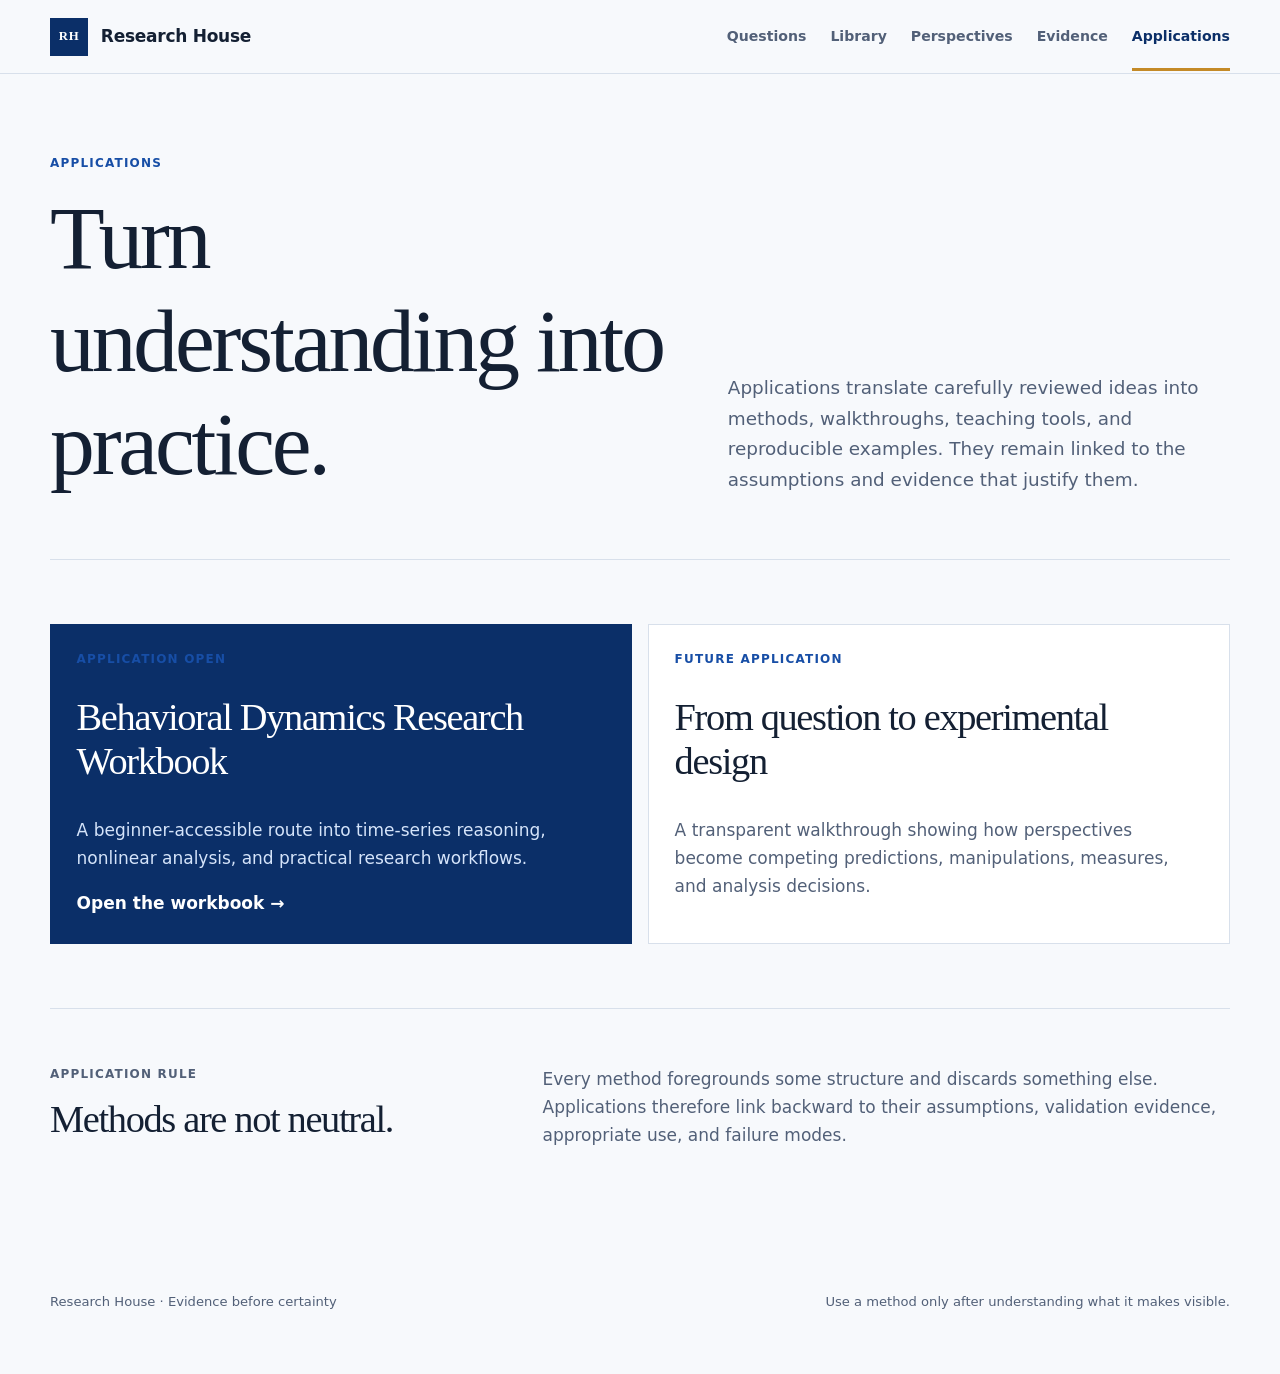
==== applications/index.html @ 63f769f5 "Publish Research House" ====
<!doctype html>
<html lang="en">
  <head>
    <meta charset="utf-8" /><meta name="viewport" content="width=device-width, initial-scale=1" />
    <meta name="description" content="Move from Research House concepts into practical behavioral-dynamics methods." />
    <title>Applications · Research House</title>
    <link rel="icon" type="image/svg+xml" href="../favicon.svg" /><link rel="stylesheet" href="../styles.css" /><link rel="stylesheet" href="../atlas.css" />
  </head>
  <body>
    <a class="skip-link" href="#main">Skip to content</a>
    <header class="site-header"><a class="brand" href="../index.html"><span class="brand-mark" aria-hidden="true">RH</span><span>Research House</span></a><nav aria-label="Primary navigation"><a href="../questions/index.html">Questions</a><a href="../library/index.html">Library</a><a href="../perspectives/index.html">Perspectives</a><a href="../evidence/index.html">Evidence</a><a class="active" href="index.html">Applications</a></nav></header>
    <main id="main" class="atlas-page">
      <header class="atlas-header"><div><p class="eyebrow">Applications</p><h1>Turn understanding into practice.</h1></div><p class="lede">Applications translate carefully reviewed ideas into methods, walkthroughs, teaching tools, and reproducible examples. They remain linked to the assumptions and evidence that justify them.</p></header>
      <section class="atlas-grid">
        <a class="atlas-card available" href="https://nachobean.github.io/research-workbook/"><span class="status">Application open</span><h2>Behavioral Dynamics Research Workbook</h2><p>A beginner-accessible route into time-series reasoning, nonlinear analysis, and practical research workflows.</p><span class="card-link">Open the workbook →</span></a>
        <article class="atlas-card"><span class="status">Future application</span><h2>From question to experimental design</h2><p>A transparent walkthrough showing how perspectives become competing predictions, manipulations, measures, and analysis decisions.</p></article>
      </section>
      <section class="atlas-note"><div><p class="section-number">Application rule</p><h2>Methods are not neutral.</h2></div><p>Every method foregrounds some structure and discards something else. Applications therefore link backward to their assumptions, validation evidence, appropriate use, and failure modes.</p></section>
    </main>
    <footer><p>Research House · Evidence before certainty</p><p>Use a method only after understanding what it makes visible.</p></footer>
  </body>
</html>
---- styles.css ----
:root {
  --ink: #142033;
  --ink-soft: #526078;
  --paper: #f7f9fc;
  --white: #ffffff;
  --line: #d8e0eb;
  --blue: #174ea6;
  --blue-dark: #0b2f68;
  --blue-pale: #eaf2ff;
  --gold: #c48a27;
  --max: 1180px;
}

* { box-sizing: border-box; }
html { scroll-behavior: smooth; }
body {
  margin: 0;
  color: var(--ink);
  background: var(--paper);
  font-family: Inter, ui-sans-serif, system-ui, -apple-system, BlinkMacSystemFont, "Segoe UI", sans-serif;
  font-size: 17px;
  line-height: 1.65;
}
a { color: inherit; }
.skip-link { position: absolute; left: -999px; top: 0; }
.skip-link:focus { left: 1rem; top: 1rem; z-index: 20; background: var(--white); padding: .6rem 1rem; }
.site-header {
  position: sticky;
  top: 0;
  z-index: 10;
  display: flex;
  align-items: center;
  justify-content: space-between;
  min-height: 74px;
  padding: 0 max(24px, calc((100vw - var(--max)) / 2));
  background: rgba(247, 249, 252, .94);
  border-bottom: 1px solid var(--line);
  backdrop-filter: blur(12px);
}
.brand { display: flex; align-items: center; gap: .8rem; font-weight: 760; text-decoration: none; letter-spacing: -.015em; }
.brand-mark { display: grid; place-items: center; width: 38px; height: 38px; color: var(--white); background: var(--blue-dark); font-family: Georgia, serif; font-size: .8rem; letter-spacing: .05em; }
nav { display: flex; gap: 1.5rem; }
nav a { padding: 1.45rem 0 1.25rem; border-bottom: 3px solid transparent; color: var(--ink-soft); font-size: .88rem; font-weight: 700; text-decoration: none; }
nav a:hover, nav a:focus, nav a.active { color: var(--blue-dark); border-color: var(--gold); }
.route-map { display: grid; grid-template-columns: repeat(4, 1fr); gap: 1px; margin: 0; overflow: visible; background: var(--line); border: 1px solid var(--line); }
.route-map a { display: flex; flex-direction: column; min-height: 150px; padding: 1.2rem; border: 0; background: var(--white); text-decoration: none; }
.route-map a:hover, .route-map a:focus { color: var(--white); background: var(--blue-dark); }
.route-map span { color: var(--gold); font-size: .7rem; font-weight: 850; letter-spacing: .08em; text-transform: uppercase; }
.route-map strong { margin: .2rem 0 auto; font-family: Georgia, "Times New Roman", serif; font-size: 1.45rem; font-weight: 500; }
.route-map small { color: var(--ink-soft); font-size: .76rem; line-height: 1.45; }
.route-map a:hover small, .route-map a:focus small { color: #d5e4fa; }
main, footer { width: min(calc(100% - 48px), var(--max)); margin-inline: auto; }
.orientation { display: grid; grid-template-columns: minmax(0, 1.5fr) minmax(260px, .7fr); gap: 4rem; padding: 5rem 0 4rem; border-bottom: 1px solid var(--line); }
.eyebrow, .section-number, .status { margin: 0 0 .75rem; color: var(--blue); font-size: .75rem; font-weight: 800; letter-spacing: .1em; text-transform: uppercase; }
h1, h2, h3 { margin-top: 0; line-height: 1.15; letter-spacing: -.035em; }
h1 { max-width: 760px; margin-bottom: 1rem; font-family: Georgia, "Times New Roman", serif; font-size: clamp(2.8rem, 6vw, 5.8rem); font-weight: 500; }
h2 { margin-bottom: 0; font-family: Georgia, "Times New Roman", serif; font-size: clamp(1.9rem, 3vw, 3rem); font-weight: 500; }
h3 { margin-bottom: .9rem; font-size: clamp(1.3rem, 2vw, 1.75rem); }
.lede { max-width: 720px; margin: 0; color: var(--ink-soft); font-size: 1.15rem; }
.depth-key { align-self: end; border-top: 3px solid var(--blue-dark); background: var(--white); box-shadow: 0 14px 36px rgba(20, 32, 51, .08); }
.depth-key span { display: flex; gap: 1rem; padding: 1rem 1.2rem; border-bottom: 1px solid var(--line); font-size: .9rem; }
.depth-key b { color: var(--gold); }
.section-block { padding: 4rem 0; border-bottom: 1px solid var(--line); scroll-margin-top: 74px; }
.section-heading { max-width: 640px; margin-bottom: 2.2rem; }
.question-grid { display: grid; grid-template-columns: 1fr 1fr; gap: 1.2rem; }
.question-card { min-height: 290px; padding: 2rem; border: 1px solid var(--line); background: var(--white); text-decoration: none; }
.question-card.featured { display: flex; flex-direction: column; color: var(--white); background: var(--blue-dark); border-color: var(--blue-dark); }
.question-card.featured .status { color: #9fc5ff; }
.question-card.featured p { max-width: 620px; color: #d5e4fa; }
.question-card.featured:hover, .question-card.featured:focus { transform: translateY(-3px); box-shadow: 0 16px 38px rgba(11, 47, 104, .22); }
.question-card.muted { background: transparent; }
.question-card.muted:hover { background: var(--white); }
.question-card.muted p, .section-copy { color: var(--ink-soft); }
.card-link { margin-top: auto; color: var(--white); font-weight: 750; }
.two-column { display: grid; grid-template-columns: .8fr 1.2fr; gap: 5rem; }
.two-column .section-heading { margin-bottom: 0; }
.section-copy { max-width: 680px; }
.section-copy > p:first-child { margin-top: 0; }
.text-link { color: var(--blue); font-weight: 760; text-decoration-thickness: 1px; text-underline-offset: 4px; }
.claim-legend { display: grid; gap: .7rem; }
.claim-legend > div { display: grid; grid-template-columns: 110px 1fr; align-items: baseline; gap: 1rem; padding: 1rem 0; border-bottom: 1px solid var(--line); }
.claim-legend p { margin: 0; color: var(--ink-soft); }
.claim { display: inline-block; padding: .2rem .55rem; border-left: 4px solid; background: var(--white); font-size: .78rem; font-weight: 800; text-transform: uppercase; }
.claim.source { border-color: var(--blue); }
.claim.assessment { border-color: var(--gold); }
.claim.open { border-color: #778398; }
.button-link { display: inline-block; margin-top: .6rem; padding: .75rem 1rem; color: var(--white); background: var(--blue); font-weight: 750; text-decoration: none; }
.button-link:hover, .button-link:focus { background: var(--blue-dark); }
footer { display: flex; justify-content: space-between; gap: 2rem; padding: 2rem 0 3rem; color: var(--ink-soft); font-size: .82rem; }

@media (max-width: 780px) {
  .site-header { position: static; align-items: flex-start; flex-direction: column; padding-top: 1rem; }
  nav { width: 100%; gap: 1rem; overflow-x: auto; scrollbar-width: none; }
  nav::-webkit-scrollbar { display: none; }
  nav a { white-space: nowrap; }
  .orientation, .question-grid, .two-column { grid-template-columns: 1fr; gap: 2rem; }
  .route-map { grid-template-columns: 1fr 1fr; width: auto; overflow: visible; }
  .orientation { padding-top: 3rem; }
  .question-card { min-height: 240px; }
  footer { flex-direction: column; gap: 0; }
}

@media (prefers-reduced-motion: no-preference) {
  .question-card { transition: transform .2s ease, box-shadow .2s ease; }
}
---- atlas.css ----
.atlas-page { max-width: var(--max); }
.atlas-header { display: grid; grid-template-columns: 1.1fr .9fr; align-items: end; gap: 4rem; padding: 5rem 0 4rem; border-bottom: 1px solid var(--line); }
.atlas-header h1 { margin-bottom: 0; font-size: clamp(3.4rem, 7vw, 6.8rem); }
.atlas-grid { display: grid; grid-template-columns: 1fr 1fr; gap: 1rem; padding: 4rem 0; }
.atlas-card { display: flex; flex-direction: column; min-height: 280px; padding: 1.6rem; border: 1px solid var(--line); background: var(--white); text-decoration: none; }
.atlas-card.available { color: var(--white); background: var(--blue-dark); border-color: var(--blue-dark); }
.atlas-card h2 { margin: .8rem 0 1rem; font-size: clamp(1.7rem, 3vw, 2.5rem); }
.atlas-card p { color: var(--ink-soft); }
.atlas-card.available p { color: #d5e4fa; }
.atlas-card .card-link { margin-top: auto; }
.atlas-card.available:hover, .atlas-card.available:focus { transform: translateY(-3px); box-shadow: 0 16px 38px rgba(11, 47, 104, .22); }
.atlas-note { display: grid; grid-template-columns: .75fr 1.25fr; gap: 5rem; padding: 3.5rem 0 5rem; border-top: 1px solid var(--line); }
.atlas-note p { margin-top: 0; color: var(--ink-soft); }
.lens { display: inline-block; width: max-content; padding: .2rem .5rem; border-left: 4px solid var(--gold); background: var(--blue-pale); color: var(--blue-dark); font-size: .72rem; font-weight: 850; letter-spacing: .06em; text-transform: uppercase; }
.evidence-anatomy { display: grid; gap: 1px; margin: 4rem 0; background: var(--line); border: 1px solid var(--line); }
.evidence-step { display: grid; grid-template-columns: 70px .65fr 1.35fr; gap: 1.5rem; padding: 1.4rem; background: var(--white); }
.evidence-step > span { color: var(--gold); font-weight: 850; }
.evidence-step h2 { font-size: 1.35rem; }
.evidence-step p, .evidence-step h2 { margin: 0; }
.evidence-step p { color: var(--ink-soft); }

@media (prefers-reduced-motion: no-preference) { .atlas-card.available { transition: transform .2s ease, box-shadow .2s ease; } }
@media (max-width: 780px) {
  .atlas-header, .atlas-grid, .atlas-note { grid-template-columns: 1fr; gap: 1.5rem; }
  .atlas-header { padding-top: 3rem; }
  .evidence-step { grid-template-columns: 45px 1fr; }
  .evidence-step p { grid-column: 2; }
}
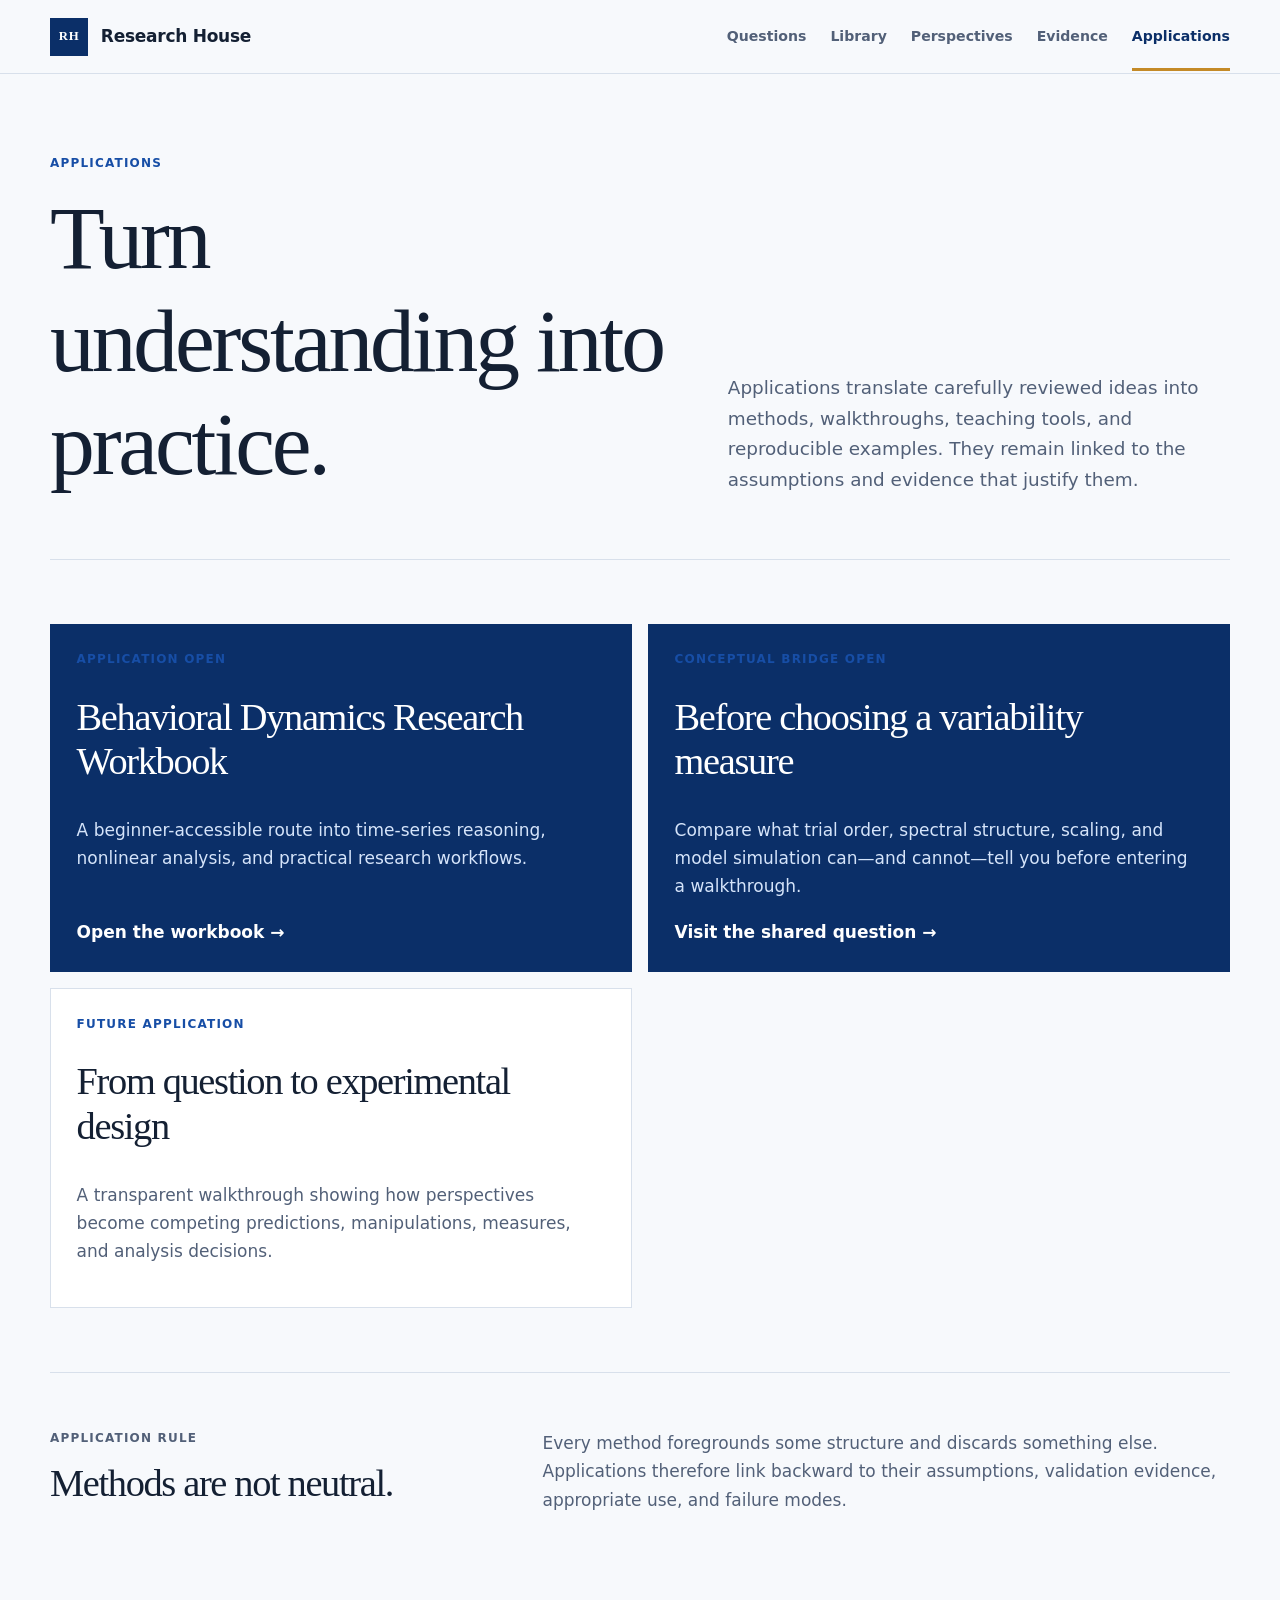
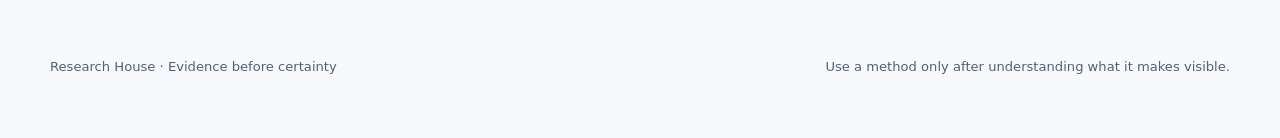
==== commit 05b909db: "Expand researcher pathways" ====
--- a/applications/index.html
+++ b/applications/index.html
@@ -13,6 +13,7 @@
       <header class="atlas-header"><div><p class="eyebrow">Applications</p><h1>Turn understanding into practice.</h1></div><p class="lede">Applications translate carefully reviewed ideas into methods, walkthroughs, teaching tools, and reproducible examples. They remain linked to the assumptions and evidence that justify them.</p></header>
       <section class="atlas-grid">
         <a class="atlas-card available" href="https://nachobean.github.io/research-workbook/"><span class="status">Application open</span><h2>Behavioral Dynamics Research Workbook</h2><p>A beginner-accessible route into time-series reasoning, nonlinear analysis, and practical research workflows.</p><span class="card-link">Open the workbook →</span></a>
+        <a class="atlas-card available" href="../questions/how-does-variation-reveal-organization.html"><span class="status">Conceptual bridge open</span><h2>Before choosing a variability measure</h2><p>Compare what trial order, spectral structure, scaling, and model simulation can—and cannot—tell you before entering a walkthrough.</p><span class="card-link">Visit the shared question →</span></a>
         <article class="atlas-card"><span class="status">Future application</span><h2>From question to experimental design</h2><p>A transparent walkthrough showing how perspectives become competing predictions, manipulations, measures, and analysis decisions.</p></article>
       </section>
       <section class="atlas-note"><div><p class="section-number">Application rule</p><h2>Methods are not neutral.</h2></div><p>Every method foregrounds some structure and discards something else. Applications therefore link backward to their assumptions, validation evidence, appropriate use, and failure modes.</p></section>
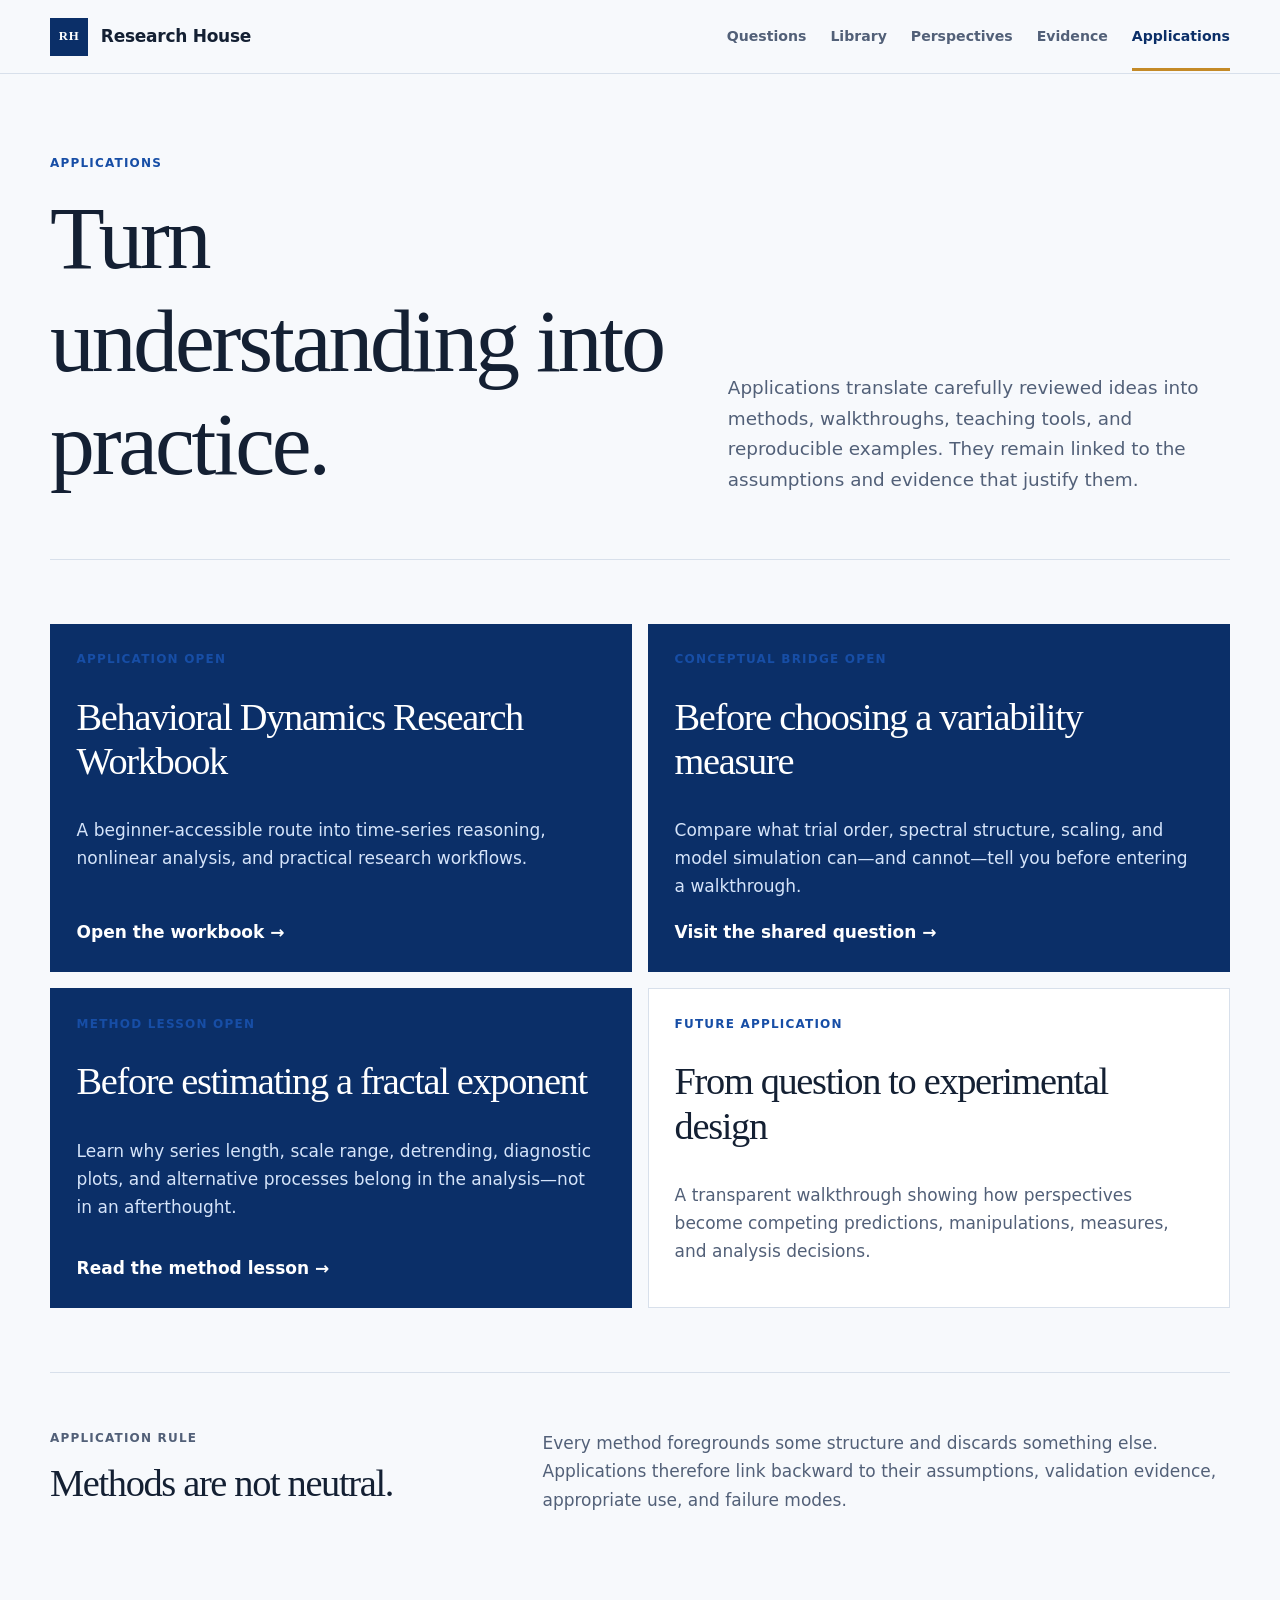
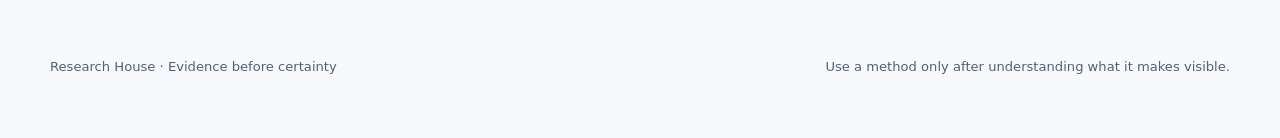
==== commit 4e763a9d: "Add Nicholas Stergiou pathway" ====
--- a/applications/index.html
+++ b/applications/index.html
@@ -14,6 +14,7 @@
       <section class="atlas-grid">
         <a class="atlas-card available" href="https://nachobean.github.io/research-workbook/"><span class="status">Application open</span><h2>Behavioral Dynamics Research Workbook</h2><p>A beginner-accessible route into time-series reasoning, nonlinear analysis, and practical research workflows.</p><span class="card-link">Open the workbook →</span></a>
         <a class="atlas-card available" href="../questions/how-does-variation-reveal-organization.html"><span class="status">Conceptual bridge open</span><h2>Before choosing a variability measure</h2><p>Compare what trial order, spectral structure, scaling, and model simulation can—and cannot—tell you before entering a walkthrough.</p><span class="card-link">Visit the shared question →</span></a>
+        <a class="atlas-card available" href="../researchers/nicholas-stergiou.html#method"><span class="status">Method lesson open</span><h2>Before estimating a fractal exponent</h2><p>Learn why series length, scale range, detrending, diagnostic plots, and alternative processes belong in the analysis—not in an afterthought.</p><span class="card-link">Read the method lesson →</span></a>
         <article class="atlas-card"><span class="status">Future application</span><h2>From question to experimental design</h2><p>A transparent walkthrough showing how perspectives become competing predictions, manipulations, measures, and analysis decisions.</p></article>
       </section>
       <section class="atlas-note"><div><p class="section-number">Application rule</p><h2>Methods are not neutral.</h2></div><p>Every method foregrounds some structure and discards something else. Applications therefore link backward to their assumptions, validation evidence, appropriate use, and failure modes.</p></section>
